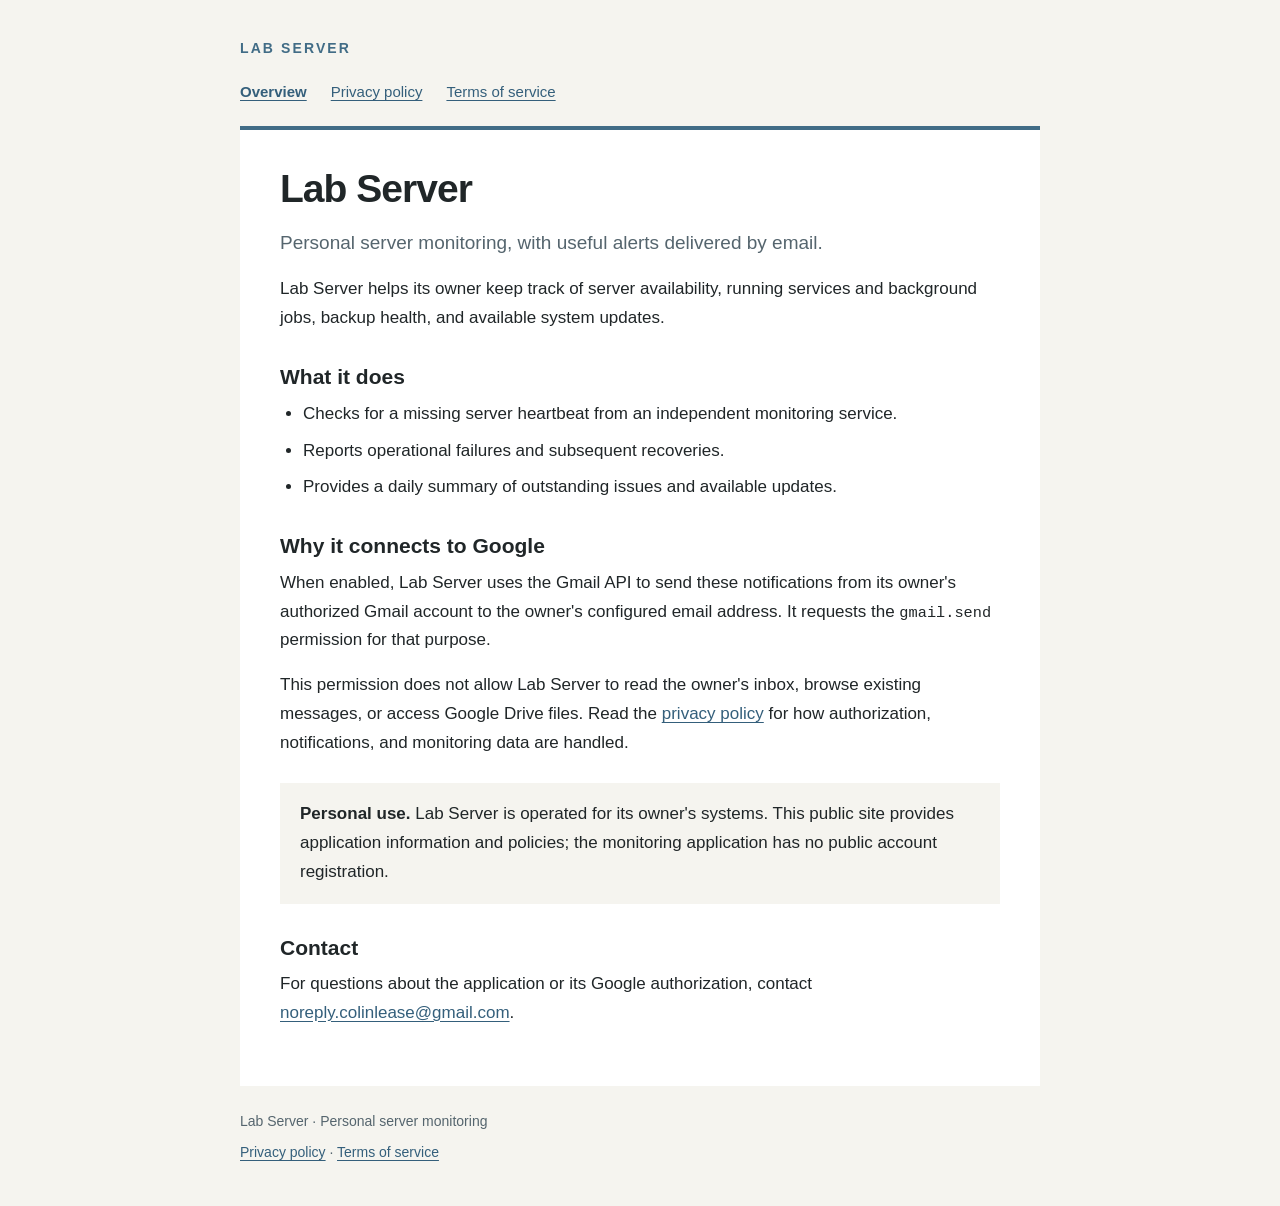
==== index.html @ d264acbd "Publish Lab Server application information and policies" ====
<!doctype html>
<html lang="en">
<head>
  <meta charset="utf-8">
  <meta name="viewport" content="width=device-width, initial-scale=1">
  <meta name="description" content="Lab Server is a personal server monitoring application that sends operational alerts and daily summaries to its owner.">
  <title>Lab Server — Personal server monitoring</title>
  <link rel="stylesheet" href="styles.css">
</head>
<body>
  <header class="wrap">
    <a class="brand" href="./">LAB SERVER</a>
    <nav aria-label="Main navigation">
      <a href="./" aria-current="page">Overview</a>
      <a href="privacy.html">Privacy policy</a>
      <a href="terms.html">Terms of service</a>
    </nav>
  </header>
  <main class="wrap" id="main">
    <h1>Lab Server</h1>
    <p class="intro">Personal server monitoring, with useful alerts delivered by email.</p>
    <p>Lab Server helps its owner keep track of server availability, running services and background jobs, backup health, and available system updates.</p>
    <h2>What it does</h2>
    <ul>
      <li>Checks for a missing server heartbeat from an independent monitoring service.</li>
      <li>Reports operational failures and subsequent recoveries.</li>
      <li>Provides a daily summary of outstanding issues and available updates.</li>
    </ul>
    <h2>Why it connects to Google</h2>
    <p>When enabled, Lab Server uses the Gmail API to send these notifications from its owner's authorized Gmail account to the owner's configured email address. It requests the <code>gmail.send</code> permission for that purpose.</p>
    <p>This permission does not allow Lab Server to read the owner's inbox, browse existing messages, or access Google Drive files. Read the <a href="privacy.html">privacy policy</a> for how authorization, notifications, and monitoring data are handled.</p>
    <div class="note">
      <p><strong>Personal use.</strong> Lab Server is operated for its owner's systems. This public site provides application information and policies; the monitoring application has no public account registration.</p>
    </div>
    <h2>Contact</h2>
    <p>For questions about the application or its Google authorization, contact <a href="mailto:noreply.colinlease@gmail.com">noreply.colinlease@gmail.com</a>.</p>
  </main>
  <footer class="wrap">
    <p>Lab Server · Personal server monitoring</p>
    <p><a href="privacy.html">Privacy policy</a> · <a href="terms.html">Terms of service</a></p>
  </footer>
</body>
</html>
---- styles.css ----
:root {
  color-scheme: light;
  --background: #f5f4ef;
  --surface: #fff;
  --ink: #202628;
  --muted: #55656e;
  --accent: #416c86;
  --line: #d9dedc;
}
* { box-sizing: border-box; }
body {
  margin: 0;
  background: var(--background);
  color: var(--ink);
  font: 17px/1.7 -apple-system, BlinkMacSystemFont, "Segoe UI", Arial, sans-serif;
}
.wrap { width: min(100% - 40px, 800px); margin: 0 auto; }
header { padding: 34px 0 22px; }
.brand { color: var(--accent); font-size: 14px; font-weight: 750; letter-spacing: .15em; text-decoration: none; }
nav { display: flex; flex-wrap: wrap; gap: 10px 24px; margin-top: 16px; font-size: 15px; }
a { color: #345f7b; text-underline-offset: .2em; overflow-wrap: anywhere; }
a:hover { color: #173d56; }
a:focus-visible { outline: 3px solid #426f8b; outline-offset: 5px; border-radius: 2px; }
nav a[aria-current="page"] { font-weight: 700; }
main { padding: 36px 40px 42px; background: var(--surface); border-top: 4px solid var(--accent); }
h1 { margin: 0 0 14px; font-size: clamp(29px, 5vw, 39px); line-height: 1.2; letter-spacing: -.025em; }
h2 { margin: 30px 0 8px; font-size: 21px; line-height: 1.35; }
p { margin: 0 0 16px; }
ul { margin: 0 0 18px; padding-left: 23px; }
li + li { margin-top: 8px; }
.intro { font-size: 19px; color: var(--muted); }
.meta { color: var(--muted); font-size: 14px; }
.note { margin: 25px 0; padding: 17px 20px; background: var(--background); }
.note p:last-child { margin-bottom: 0; }
code { font-size: .9em; overflow-wrap: anywhere; }
footer { padding: 24px 0 35px; color: var(--muted); font-size: 14px; }
footer p { margin-bottom: 7px; }
@media (max-width: 520px) {
  .wrap { width: min(100% - 24px, 800px); }
  header { padding-top: 23px; }
  main { padding: 25px 22px 30px; }
  body { font-size: 16px; }
}
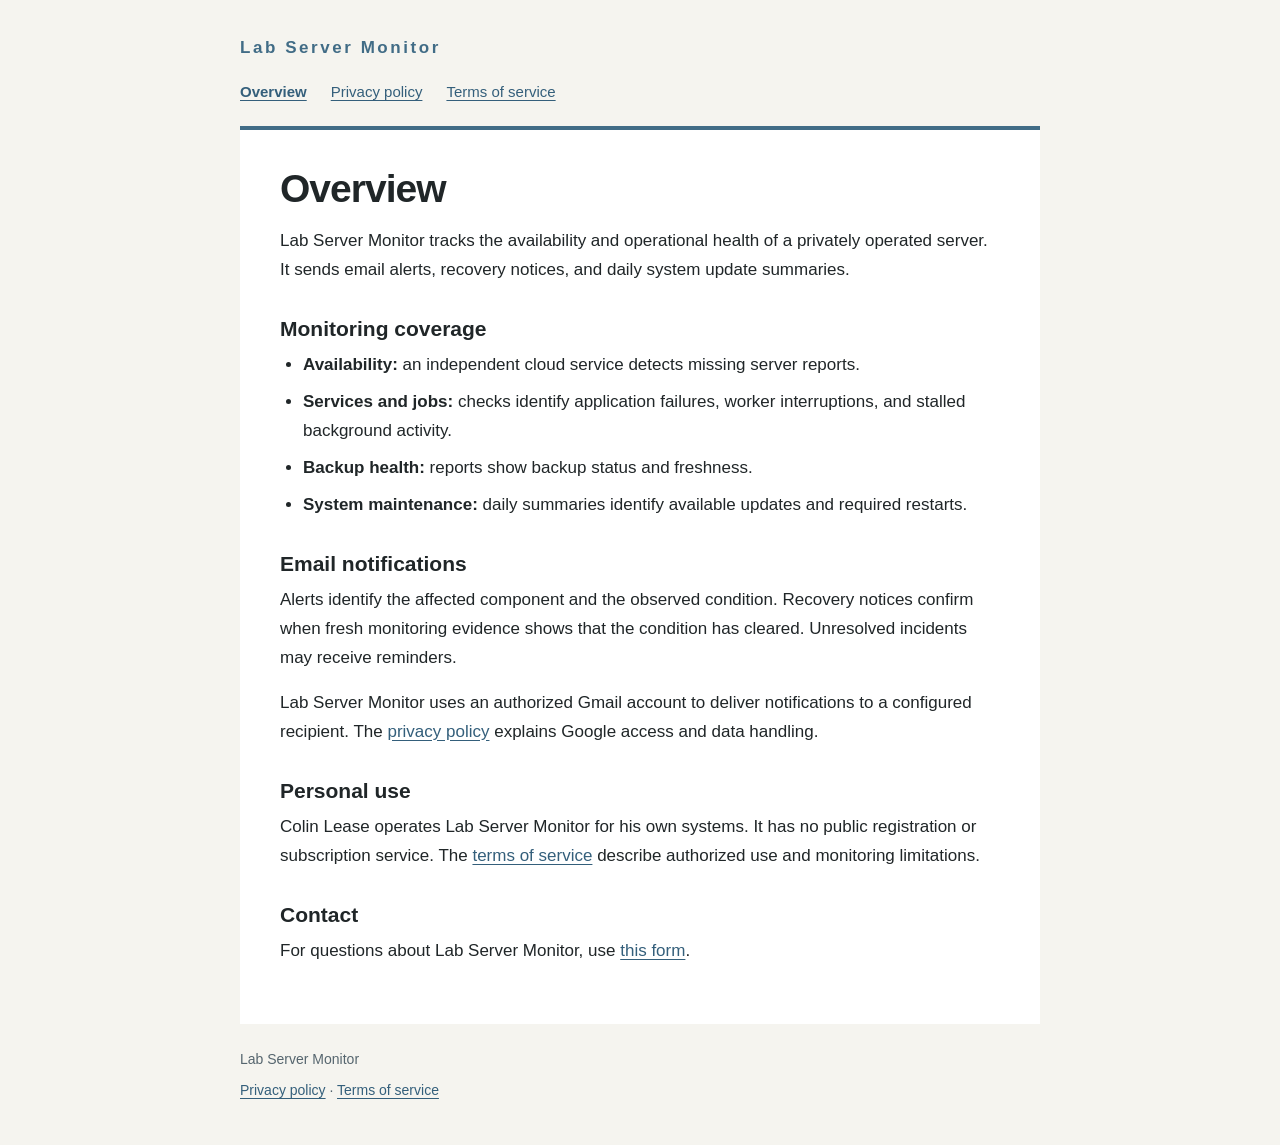
==== commit 4846622c: "Refine Lab Server Monitor information pages and contact links" ====
--- a/index.html
+++ b/index.html
@@ -3,13 +3,13 @@
 <head>
   <meta charset="utf-8">
   <meta name="viewport" content="width=device-width, initial-scale=1">
-  <meta name="description" content="Lab Server is a personal server monitoring application that sends operational alerts and daily summaries to its owner.">
-  <title>Lab Server — Personal server monitoring</title>
+  <meta name="description" content="Personal server monitoring with email alerts, recovery notices, and daily system update summaries.">
+  <title>Lab Server Monitor</title>
   <link rel="stylesheet" href="styles.css">
 </head>
 <body>
   <header class="wrap">
-    <a class="brand" href="./">LAB SERVER</a>
+    <a class="brand" href="./">Lab Server Monitor</a>
     <nav aria-label="Main navigation">
       <a href="./" aria-current="page">Overview</a>
       <a href="privacy.html">Privacy policy</a>
@@ -17,26 +17,25 @@
     </nav>
   </header>
   <main class="wrap" id="main">
-    <h1>Lab Server</h1>
-    <p class="intro">Personal server monitoring, with useful alerts delivered by email.</p>
-    <p>Lab Server helps its owner keep track of server availability, running services and background jobs, backup health, and available system updates.</p>
-    <h2>What it does</h2>
+    <h1>Overview</h1>
+    <p>Lab Server Monitor tracks the availability and operational health of a privately operated server. It sends email alerts, recovery notices, and daily system update summaries.</p>
+    <h2>Monitoring coverage</h2>
     <ul>
-      <li>Checks for a missing server heartbeat from an independent monitoring service.</li>
-      <li>Reports operational failures and subsequent recoveries.</li>
-      <li>Provides a daily summary of outstanding issues and available updates.</li>
+      <li><strong>Availability:</strong> an independent cloud service detects missing server reports.</li>
+      <li><strong>Services and jobs:</strong> checks identify application failures, worker interruptions, and stalled background activity.</li>
+      <li><strong>Backup health:</strong> reports show backup status and freshness.</li>
+      <li><strong>System maintenance:</strong> daily summaries identify available updates and required restarts.</li>
     </ul>
-    <h2>Why it connects to Google</h2>
-    <p>When enabled, Lab Server uses the Gmail API to send these notifications from its owner's authorized Gmail account to the owner's configured email address. It requests the <code>gmail.send</code> permission for that purpose.</p>
-    <p>This permission does not allow Lab Server to read the owner's inbox, browse existing messages, or access Google Drive files. Read the <a href="privacy.html">privacy policy</a> for how authorization, notifications, and monitoring data are handled.</p>
-    <div class="note">
-      <p><strong>Personal use.</strong> Lab Server is operated for its owner's systems. This public site provides application information and policies; the monitoring application has no public account registration.</p>
-    </div>
+    <h2>Email notifications</h2>
+    <p>Alerts identify the affected component and the observed condition. Recovery notices confirm when fresh monitoring evidence shows that the condition has cleared. Unresolved incidents may receive reminders.</p>
+    <p>Lab Server Monitor uses an authorized Gmail account to deliver notifications to a configured recipient. The <a href="privacy.html">privacy policy</a> explains Google access and data handling.</p>
+    <h2>Personal use</h2>
+    <p>Colin Lease operates Lab Server Monitor for his own systems. It has no public registration or subscription service. The <a href="terms.html">terms of service</a> describe authorized use and monitoring limitations.</p>
     <h2>Contact</h2>
-    <p>For questions about the application or its Google authorization, contact <a href="mailto:noreply.colinlease@gmail.com">noreply.colinlease@gmail.com</a>.</p>
+    <p>For questions about Lab Server Monitor, use <a href="https://www.colinlease.com/contact">this form</a>.</p>
   </main>
   <footer class="wrap">
-    <p>Lab Server · Personal server monitoring</p>
+    <p>Lab Server Monitor</p>
     <p><a href="privacy.html">Privacy policy</a> · <a href="terms.html">Terms of service</a></p>
   </footer>
 </body>
--- a/styles.css
+++ b/styles.css
@@ -16,7 +16,7 @@
 }
 .wrap { width: min(100% - 40px, 800px); margin: 0 auto; }
 header { padding: 34px 0 22px; }
-.brand { color: var(--accent); font-size: 14px; font-weight: 750; letter-spacing: .15em; text-decoration: none; }
+.brand { color: var(--accent); font-size: 17px; font-weight: 750; letter-spacing: .15em; text-decoration: none; }
 nav { display: flex; flex-wrap: wrap; gap: 10px 24px; margin-top: 16px; font-size: 15px; }
 a { color: #345f7b; text-underline-offset: .2em; overflow-wrap: anywhere; }
 a:hover { color: #173d56; }
